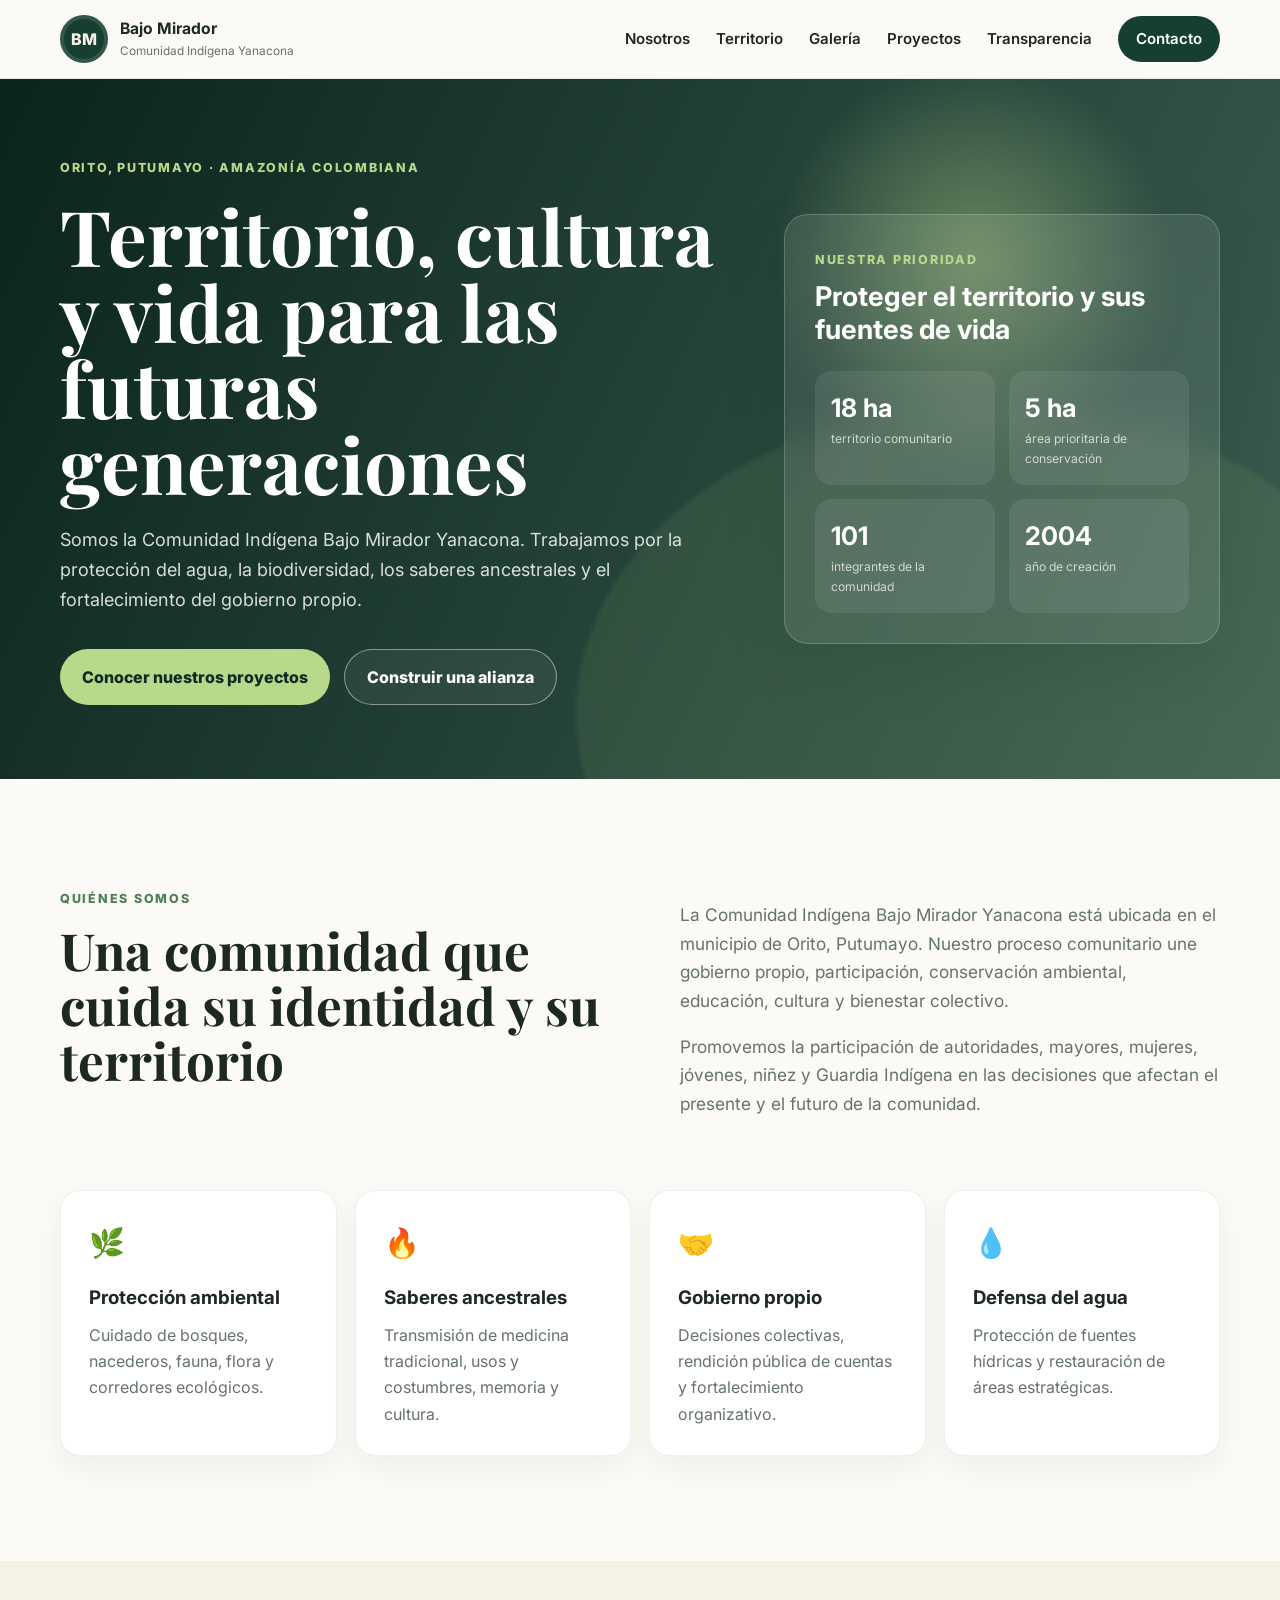
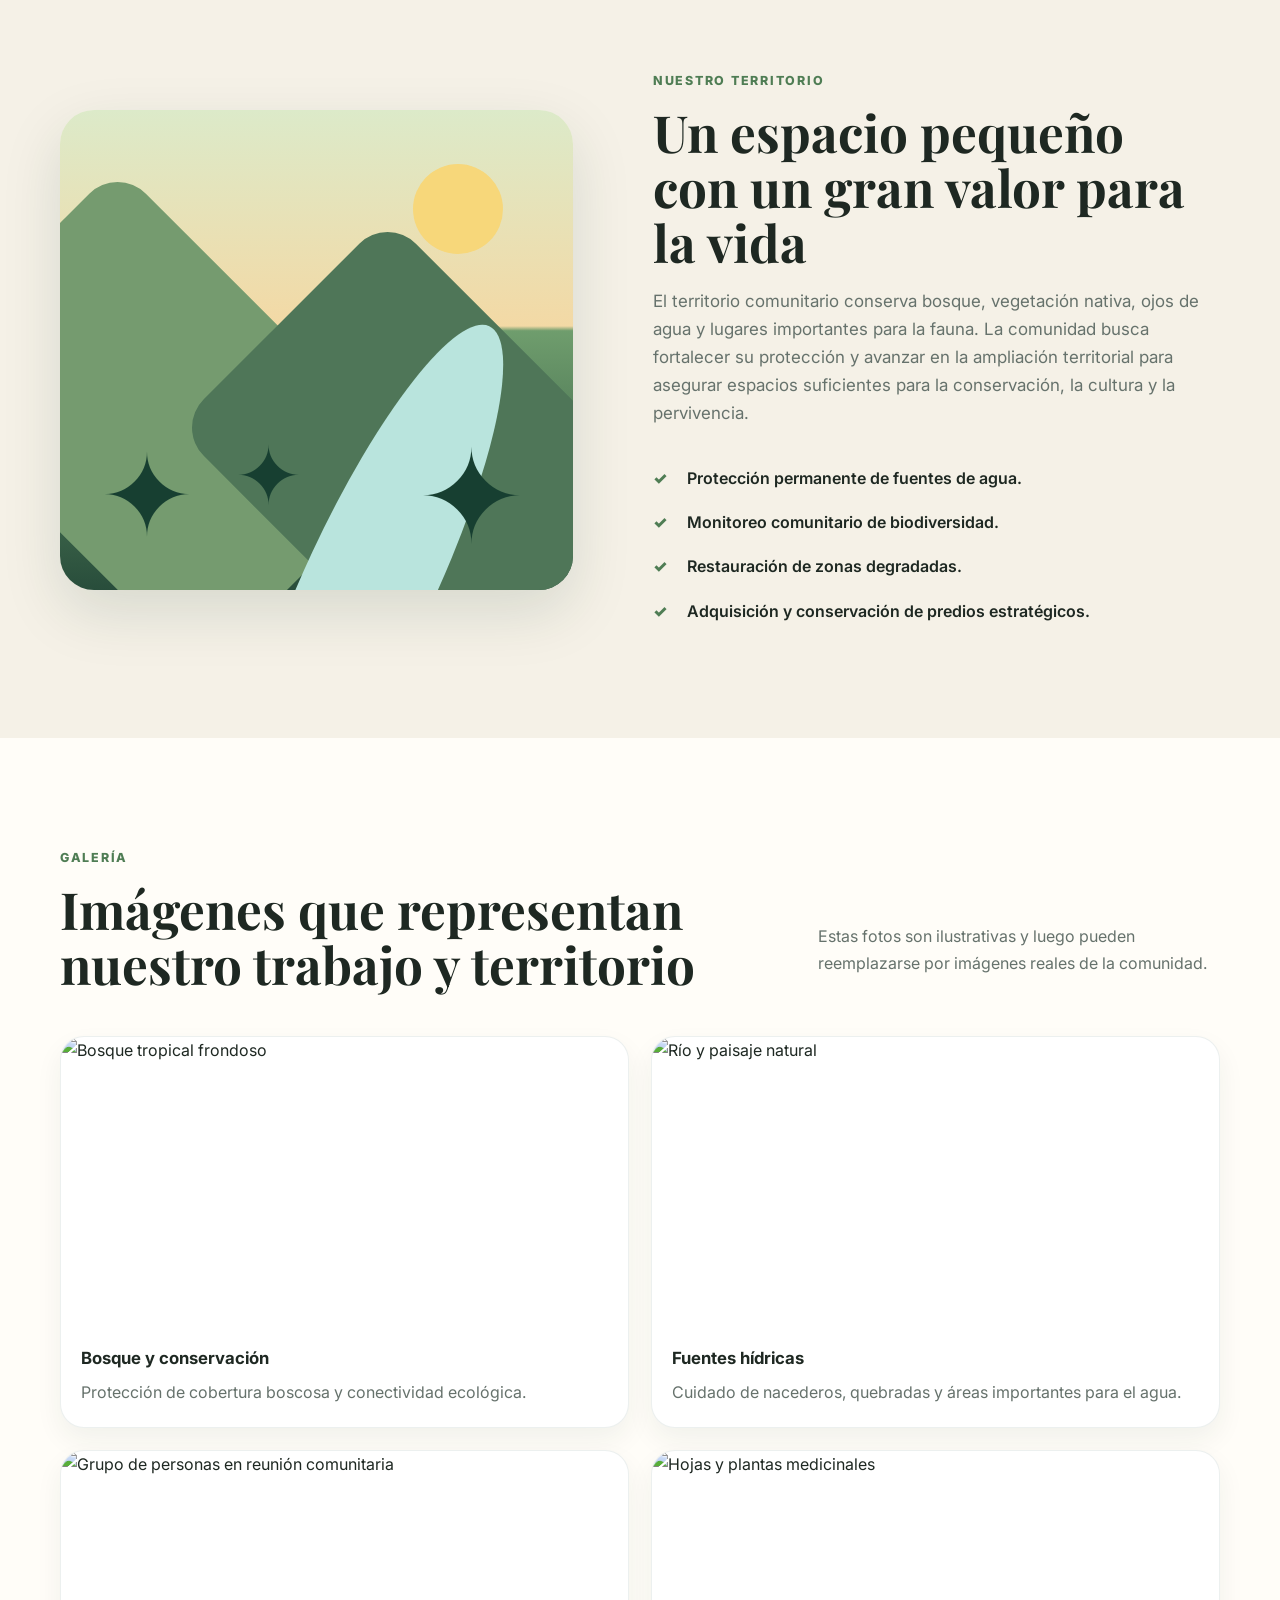
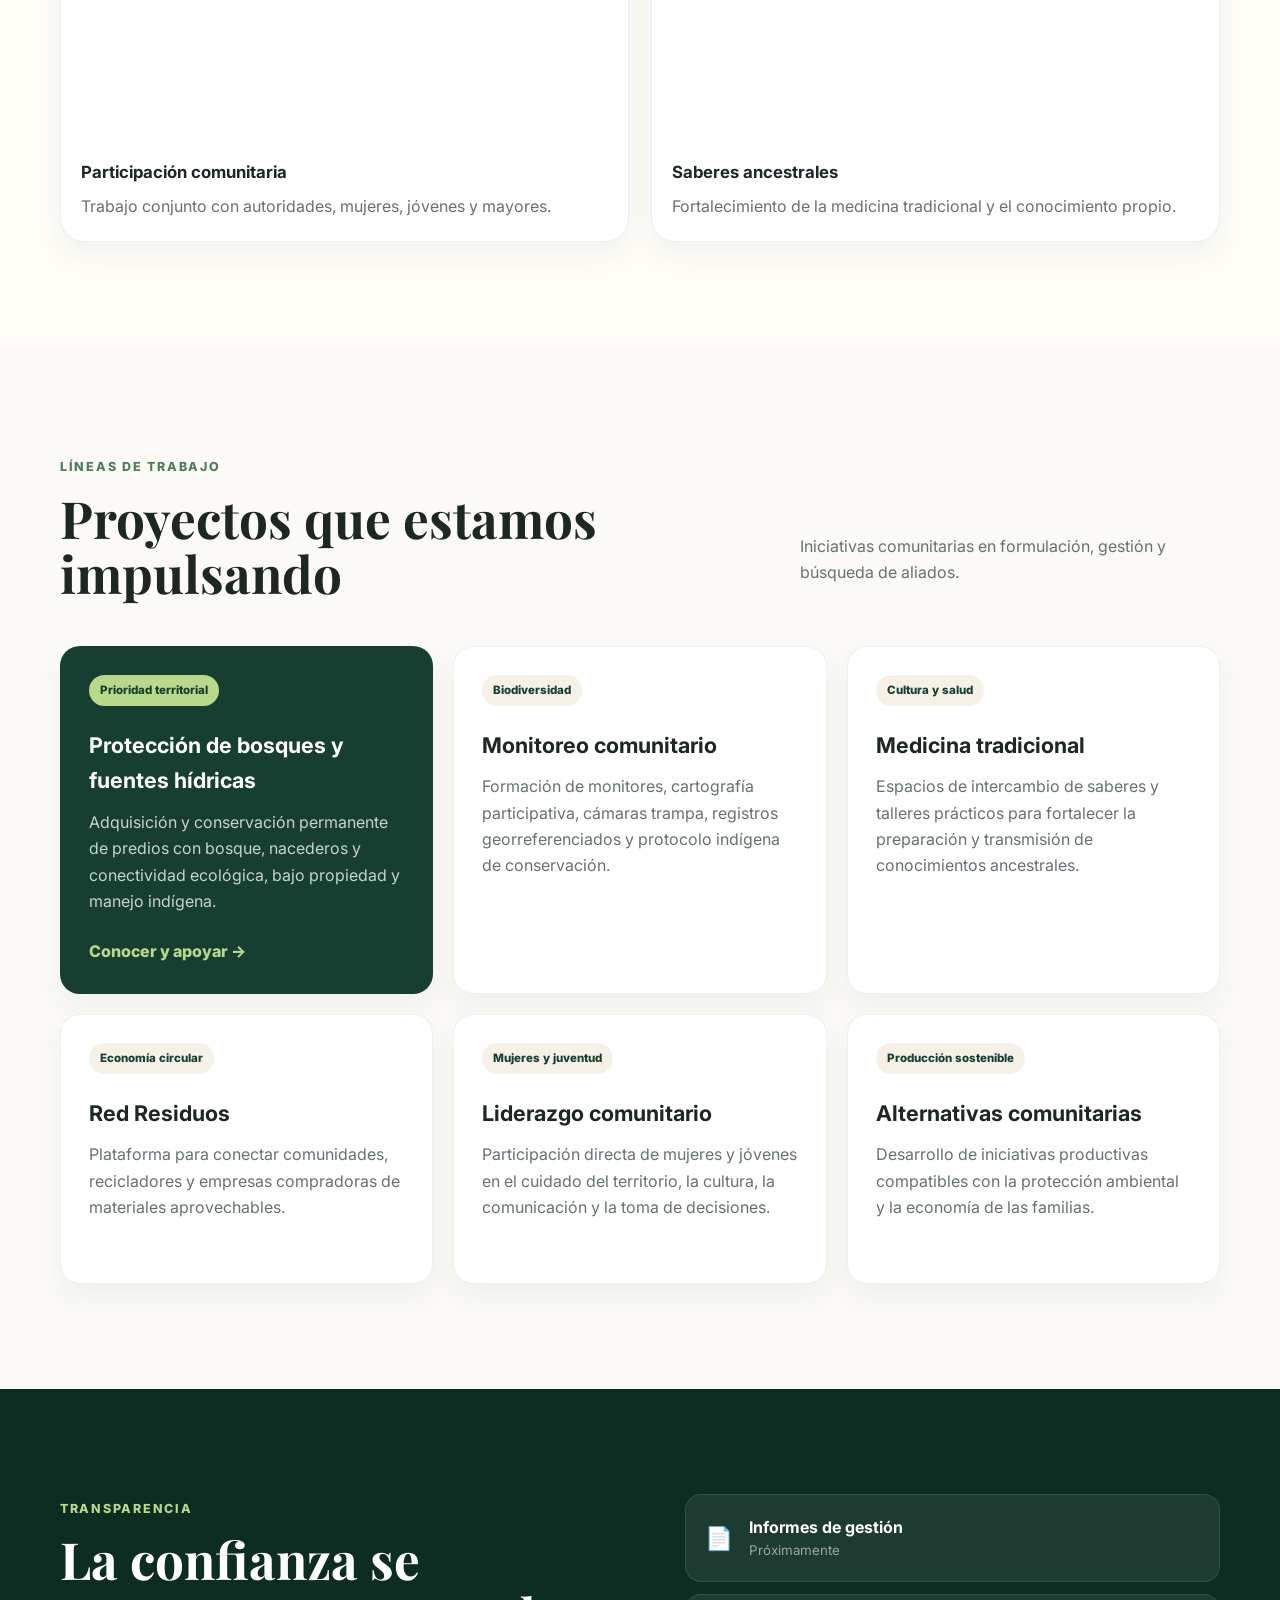
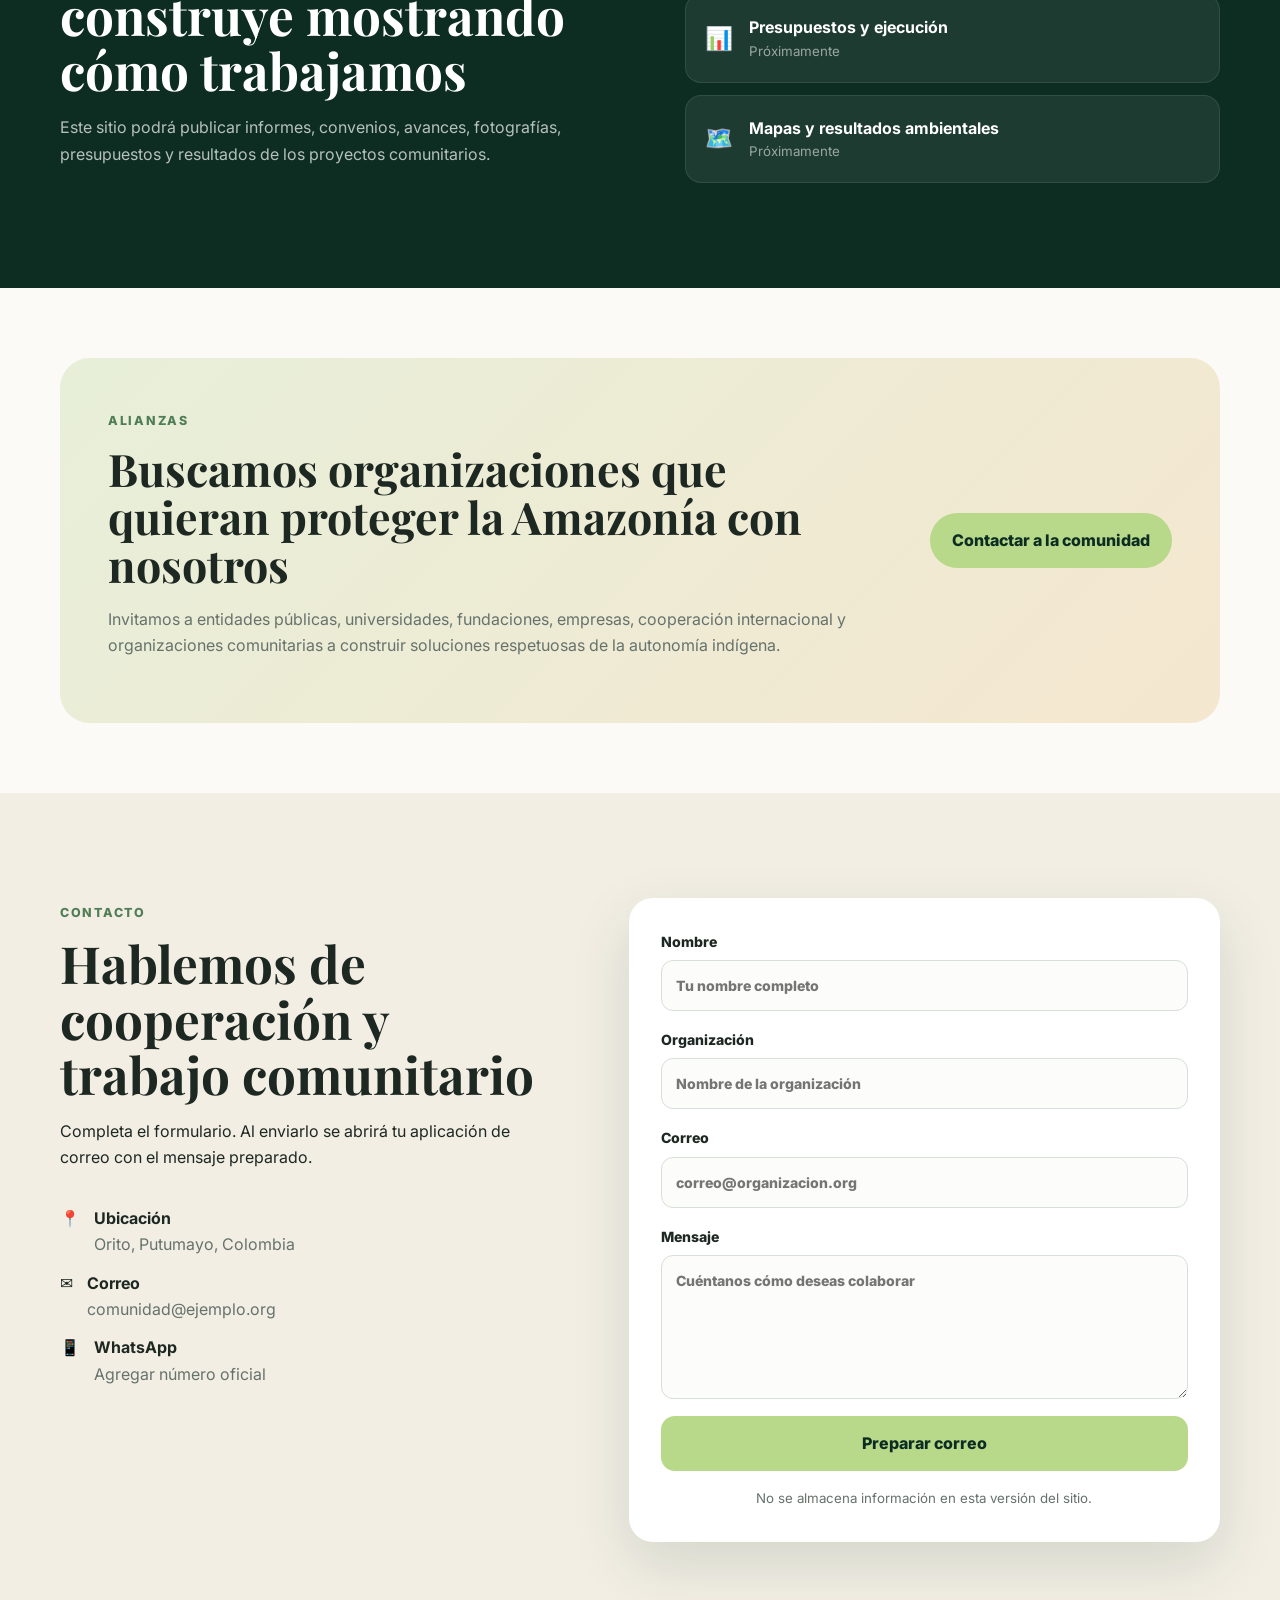
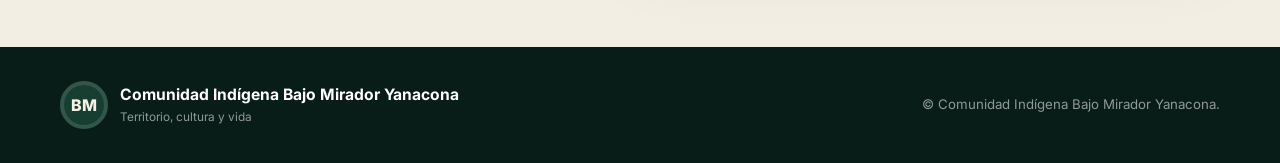
==== index.html @ 8bb90766 "Add files via upload" ====
<!DOCTYPE html>
<html lang="es">
<head>
  <meta charset="UTF-8" />
  <meta name="viewport" content="width=device-width, initial-scale=1.0" />
  <meta name="description" content="Sitio oficial de la Comunidad Indígena Bajo Mirador Yanacona, Orito, Putumayo." />
  <title>Comunidad Indígena Bajo Mirador Yanacona</title>
  <link rel="preconnect" href="https://fonts.googleapis.com">
  <link rel="preconnect" href="https://fonts.gstatic.com" crossorigin>
  <link href="https://fonts.googleapis.com/css2?family=Inter:wght@400;500;600;700;800&family=Playfair+Display:wght@700&display=swap" rel="stylesheet">
  <link rel="stylesheet" href="styles.css" />
</head>
<body>
  <a class="skip-link" href="#contenido">Saltar al contenido</a>

  <header class="site-header">
    <div class="container nav-wrap">
      <a class="brand" href="#inicio" aria-label="Ir al inicio">
        <span class="brand-mark" aria-hidden="true">BM</span>
        <span>
          <strong>Bajo Mirador</strong>
          <small>Comunidad Indígena Yanacona</small>
        </span>
      </a>

      <button class="menu-button" aria-label="Abrir menú" aria-expanded="false">
        <span></span><span></span><span></span>
      </button>

      <nav class="main-nav" aria-label="Navegación principal">
        <a href="#nosotros">Nosotros</a>
        <a href="#territorio">Territorio</a>
        <a href="#galeria">Galería</a>
        <a href="#proyectos">Proyectos</a>
        <a href="#transparencia">Transparencia</a>
        <a class="nav-cta" href="#contacto">Contacto</a>
      </nav>
    </div>
  </header>

  <main id="contenido">
    <section class="hero" id="inicio">
      <div class="hero-overlay"></div>
      <div class="container hero-grid">
        <div class="hero-copy">
          <span class="eyebrow">Orito, Putumayo · Amazonía colombiana</span>
          <h1>Territorio, cultura y vida para las futuras generaciones</h1>
          <p>
            Somos la Comunidad Indígena Bajo Mirador Yanacona. Trabajamos por la
            protección del agua, la biodiversidad, los saberes ancestrales y el
            fortalecimiento del gobierno propio.
          </p>
          <div class="hero-actions">
            <a class="button primary" href="#proyectos">Conocer nuestros proyectos</a>
            <a class="button secondary" href="#contacto">Construir una alianza</a>
          </div>
        </div>

        <aside class="hero-card" aria-label="Datos principales">
          <span class="mini-label">Nuestra prioridad</span>
          <h2>Proteger el territorio y sus fuentes de vida</h2>
          <div class="stat-grid">
            <div><strong>18 ha</strong><span>territorio comunitario</span></div>
            <div><strong>5 ha</strong><span>área prioritaria de conservación</span></div>
            <div><strong>101</strong><span>integrantes de la comunidad</span></div>
            <div><strong>2004</strong><span>año de creación</span></div>
          </div>
        </aside>
      </div>
    </section>

    <section class="section intro" id="nosotros">
      <div class="container two-columns">
        <div>
          <span class="section-kicker">Quiénes somos</span>
          <h2>Una comunidad que cuida su identidad y su territorio</h2>
        </div>
        <div class="lead-copy">
          <p>
            La Comunidad Indígena Bajo Mirador Yanacona está ubicada en el
            municipio de Orito, Putumayo. Nuestro proceso comunitario une
            gobierno propio, participación, conservación ambiental, educación,
            cultura y bienestar colectivo.
          </p>
          <p>
            Promovemos la participación de autoridades, mayores, mujeres,
            jóvenes, niñez y Guardia Indígena en las decisiones que afectan el
            presente y el futuro de la comunidad.
          </p>
        </div>
      </div>

      <div class="container values-grid">
        <article class="value-card">
          <span class="icon">🌿</span>
          <h3>Protección ambiental</h3>
          <p>Cuidado de bosques, nacederos, fauna, flora y corredores ecológicos.</p>
        </article>
        <article class="value-card">
          <span class="icon">🔥</span>
          <h3>Saberes ancestrales</h3>
          <p>Transmisión de medicina tradicional, usos y costumbres, memoria y cultura.</p>
        </article>
        <article class="value-card">
          <span class="icon">🤝</span>
          <h3>Gobierno propio</h3>
          <p>Decisiones colectivas, rendición pública de cuentas y fortalecimiento organizativo.</p>
        </article>
        <article class="value-card">
          <span class="icon">💧</span>
          <h3>Defensa del agua</h3>
          <p>Protección de fuentes hídricas y restauración de áreas estratégicas.</p>
        </article>
      </div>
    </section>

    <section class="section territory" id="territorio">
      <div class="container territory-grid">
        <div class="territory-art" role="img" aria-label="Ilustración abstracta de bosque, agua y territorio">
          <div class="sun"></div>
          <div class="mountain mountain-one"></div>
          <div class="mountain mountain-two"></div>
          <div class="river"></div>
          <div class="tree tree-one">✦</div>
          <div class="tree tree-two">✦</div>
          <div class="tree tree-three">✦</div>
        </div>

        <div>
          <span class="section-kicker">Nuestro territorio</span>
          <h2>Un espacio pequeño con un gran valor para la vida</h2>
          <p>
            El territorio comunitario conserva bosque, vegetación nativa, ojos
            de agua y lugares importantes para la fauna. La comunidad busca
            fortalecer su protección y avanzar en la ampliación territorial
            para asegurar espacios suficientes para la conservación, la cultura
            y la pervivencia.
          </p>
          <ul class="check-list">
            <li>Protección permanente de fuentes de agua.</li>
            <li>Monitoreo comunitario de biodiversidad.</li>
            <li>Restauración de zonas degradadas.</li>
            <li>Adquisición y conservación de predios estratégicos.</li>
          </ul>
        </div>
      </div>
    </section>


    <section class="section gallery" id="galeria">
      <div class="container section-heading">
        <div>
          <span class="section-kicker">Galería</span>
          <h2>Imágenes que representan nuestro trabajo y territorio</h2>
        </div>
        <p>Estas fotos son ilustrativas y luego pueden reemplazarse por imágenes reales de la comunidad.</p>
      </div>

      <div class="container photo-grid">
        <figure class="photo-card">
          <img src="https://images.unsplash.com/photo-1441974231531-c6227db76b6e?auto=format&fit=crop&w=1200&q=80" alt="Bosque tropical frondoso" />
          <figcaption>
            <strong>Bosque y conservación</strong>
            <span>Protección de cobertura boscosa y conectividad ecológica.</span>
          </figcaption>
        </figure>

        <figure class="photo-card">
          <img src="https://images.unsplash.com/photo-1506744038136-46273834b3fb?auto=format&fit=crop&w=1200&q=80" alt="Río y paisaje natural" />
          <figcaption>
            <strong>Fuentes hídricas</strong>
            <span>Cuidado de nacederos, quebradas y áreas importantes para el agua.</span>
          </figcaption>
        </figure>

        <figure class="photo-card">
          <img src="https://images.unsplash.com/photo-1523741543316-beb7fc7023d8?auto=format&fit=crop&w=1200&q=80" alt="Grupo de personas en reunión comunitaria" />
          <figcaption>
            <strong>Participación comunitaria</strong>
            <span>Trabajo conjunto con autoridades, mujeres, jóvenes y mayores.</span>
          </figcaption>
        </figure>

        <figure class="photo-card">
          <img src="https://images.unsplash.com/photo-1466692476868-aef1dfb1e735?auto=format&fit=crop&w=1200&q=80" alt="Hojas y plantas medicinales" />
          <figcaption>
            <strong>Saberes ancestrales</strong>
            <span>Fortalecimiento de la medicina tradicional y el conocimiento propio.</span>
          </figcaption>
        </figure>
      </div>
    </section>

    <section class="section projects" id="proyectos">
      <div class="container section-heading">
        <div>
          <span class="section-kicker">Líneas de trabajo</span>
          <h2>Proyectos que estamos impulsando</h2>
        </div>
        <p>Iniciativas comunitarias en formulación, gestión y búsqueda de aliados.</p>
      </div>

      <div class="container project-grid">
        <article class="project-card featured">
          <span class="tag">Prioridad territorial</span>
          <h3>Protección de bosques y fuentes hídricas</h3>
          <p>
            Adquisición y conservación permanente de predios con bosque,
            nacederos y conectividad ecológica, bajo propiedad y manejo indígena.
          </p>
          <a href="#contacto">Conocer y apoyar →</a>
        </article>

        <article class="project-card">
          <span class="tag">Biodiversidad</span>
          <h3>Monitoreo comunitario</h3>
          <p>
            Formación de monitores, cartografía participativa, cámaras trampa,
            registros georreferenciados y protocolo indígena de conservación.
          </p>
        </article>

        <article class="project-card">
          <span class="tag">Cultura y salud</span>
          <h3>Medicina tradicional</h3>
          <p>
            Espacios de intercambio de saberes y talleres prácticos para
            fortalecer la preparación y transmisión de conocimientos ancestrales.
          </p>
        </article>

        <article class="project-card">
          <span class="tag">Economía circular</span>
          <h3>Red Residuos</h3>
          <p>
            Plataforma para conectar comunidades, recicladores y empresas
            compradoras de materiales aprovechables.
          </p>
        </article>

        <article class="project-card">
          <span class="tag">Mujeres y juventud</span>
          <h3>Liderazgo comunitario</h3>
          <p>
            Participación directa de mujeres y jóvenes en el cuidado del
            territorio, la cultura, la comunicación y la toma de decisiones.
          </p>
        </article>

        <article class="project-card">
          <span class="tag">Producción sostenible</span>
          <h3>Alternativas comunitarias</h3>
          <p>
            Desarrollo de iniciativas productivas compatibles con la protección
            ambiental y la economía de las familias.
          </p>
        </article>
      </div>
    </section>

    <section class="section transparency" id="transparencia">
      <div class="container transparency-grid">
        <div>
          <span class="section-kicker light">Transparencia</span>
          <h2>La confianza se construye mostrando cómo trabajamos</h2>
          <p>
            Este sitio podrá publicar informes, convenios, avances, fotografías,
            presupuestos y resultados de los proyectos comunitarios.
          </p>
        </div>

        <div class="document-list">
          <a href="#" data-placeholder="true">
            <span>📄</span>
            <div><strong>Informes de gestión</strong><small>Próximamente</small></div>
          </a>
          <a href="#" data-placeholder="true">
            <span>📊</span>
            <div><strong>Presupuestos y ejecución</strong><small>Próximamente</small></div>
          </a>
          <a href="#" data-placeholder="true">
            <span>🗺️</span>
            <div><strong>Mapas y resultados ambientales</strong><small>Próximamente</small></div>
          </a>
        </div>
      </div>
    </section>

    <section class="section alliances">
      <div class="container alliance-box">
        <div>
          <span class="section-kicker">Alianzas</span>
          <h2>Buscamos organizaciones que quieran proteger la Amazonía con nosotros</h2>
          <p>
            Invitamos a entidades públicas, universidades, fundaciones,
            empresas, cooperación internacional y organizaciones comunitarias
            a construir soluciones respetuosas de la autonomía indígena.
          </p>
        </div>
        <a class="button primary" href="#contacto">Contactar a la comunidad</a>
      </div>
    </section>

    <section class="section contact" id="contacto">
      <div class="container contact-grid">
        <div>
          <span class="section-kicker">Contacto</span>
          <h2>Hablemos de cooperación y trabajo comunitario</h2>
          <p>
            Completa el formulario. Al enviarlo se abrirá tu aplicación de
            correo con el mensaje preparado.
          </p>

          <div class="contact-info">
            <div><span>📍</span><p><strong>Ubicación</strong>Orito, Putumayo, Colombia</p></div>
            <div><span>✉️</span><p><strong>Correo</strong><span id="public-email">comunidad@ejemplo.org</span></p></div>
            <div><span>📱</span><p><strong>WhatsApp</strong><span id="public-phone">Agregar número oficial</span></p></div>
          </div>
        </div>

        <form class="contact-form" id="contactForm">
          <label>
            Nombre
            <input type="text" id="name" required placeholder="Tu nombre completo" />
          </label>
          <label>
            Organización
            <input type="text" id="organization" placeholder="Nombre de la organización" />
          </label>
          <label>
            Correo
            <input type="email" id="email" required placeholder="correo@organizacion.org" />
          </label>
          <label>
            Mensaje
            <textarea id="message" rows="5" required placeholder="Cuéntanos cómo deseas colaborar"></textarea>
          </label>
          <button class="button primary full" type="submit">Preparar correo</button>
          <small class="form-note">No se almacena información en esta versión del sitio.</small>
        </form>
      </div>
    </section>
  </main>

  <footer class="site-footer">
    <div class="container footer-grid">
      <div class="brand footer-brand">
        <span class="brand-mark">BM</span>
        <span>
          <strong>Comunidad Indígena Bajo Mirador Yanacona</strong>
          <small>Territorio, cultura y vida</small>
        </span>
      </div>
      <p>© <span id="year"></span> Comunidad Indígena Bajo Mirador Yanacona.</p>
    </div>
  </footer>

  <div class="toast" id="toast" role="status" aria-live="polite"></div>

  <script src="config.js"></script>
  <script src="script.js"></script>
</body>
</html>
---- styles.css ----
:root {
  --forest: #173f31;
  --forest-dark: #0d2d23;
  --leaf: #4f7d54;
  --lime: #b8d88a;
  --cream: #f5f1e7;
  --sand: #ded3bd;
  --earth: #8a5d3b;
  --ink: #1e2822;
  --white: #ffffff;
  --muted: #66726c;
  --shadow: 0 22px 60px rgba(18, 55, 42, 0.13);
  --radius: 24px;
}

* { box-sizing: border-box; }
html { scroll-behavior: smooth; }
body {
  margin: 0;
  color: var(--ink);
  background: #fbfaf6;
  font-family: "Inter", system-ui, sans-serif;
  line-height: 1.65;
}
a { color: inherit; }
img { max-width: 100%; }
button, input, textarea { font: inherit; }
.container { width: min(1160px, calc(100% - 36px)); margin: 0 auto; }
.skip-link {
  position: fixed; top: 8px; left: 8px; transform: translateY(-150%);
  background: var(--white); padding: 10px 14px; z-index: 9999; border-radius: 8px;
}
.skip-link:focus { transform: translateY(0); }

.site-header {
  position: sticky; top: 0; z-index: 1000;
  background: rgba(251,250,246,.92);
  backdrop-filter: blur(16px);
  border-bottom: 1px solid rgba(23,63,49,.08);
}
.nav-wrap { min-height: 78px; display: flex; align-items: center; justify-content: space-between; gap: 24px; }
.brand { display: inline-flex; align-items: center; gap: 12px; text-decoration: none; }
.brand-mark {
  width: 48px; height: 48px; border-radius: 50%;
  display: grid; place-items: center; font-weight: 800;
  color: var(--cream); background: var(--forest);
  box-shadow: inset 0 0 0 4px rgba(255,255,255,.12);
}
.brand strong, .brand small { display: block; }
.brand strong { font-size: .98rem; }
.brand small { color: var(--muted); font-size: .74rem; }
.main-nav { display: flex; align-items: center; gap: 26px; }
.main-nav a { text-decoration: none; font-weight: 600; font-size: .94rem; }
.main-nav a:hover { color: var(--leaf); }
.nav-cta { background: var(--forest); color: white !important; padding: 11px 18px; border-radius: 999px; }
.menu-button { display: none; background: transparent; border: 0; padding: 8px; }
.menu-button span { display: block; width: 25px; height: 2px; background: var(--forest); margin: 5px 0; }

.hero {
  min-height: 700px; position: relative; overflow: hidden; color: white;
  display: flex; align-items: center;
  background:
    radial-gradient(circle at 76% 26%, rgba(184,216,138,.45), transparent 18%),
    linear-gradient(115deg, rgba(6,32,24,.98), rgba(23,63,49,.84)),
    url("https://images.unsplash.com/photo-1511497584788-876760111969?auto=format&fit=crop&w=1800&q=85") center/cover;
}
.hero::after {
  content: ""; position: absolute; inset: auto -10% -35% 45%; height: 620px;
  border-radius: 50%; background: rgba(184,216,138,.09); filter: blur(2px);
}
.hero-grid { position: relative; z-index: 2; display: grid; grid-template-columns: 1.2fr .8fr; align-items: center; gap: 70px; }
.eyebrow, .section-kicker, .mini-label {
  text-transform: uppercase; letter-spacing: .14em; font-size: .78rem; font-weight: 800;
}
.eyebrow { color: var(--lime); }
.hero h1 {
  max-width: 760px; margin: 18px 0 24px;
  font-family: "Playfair Display", Georgia, serif;
  font-size: clamp(3rem, 6vw, 5.8rem); line-height: .99;
}
.hero-copy > p { max-width: 680px; font-size: 1.13rem; color: rgba(255,255,255,.83); }
.hero-actions { display: flex; gap: 14px; margin-top: 34px; flex-wrap: wrap; }
.button {
  display: inline-flex; align-items: center; justify-content: center;
  border: 0; border-radius: 999px; padding: 14px 22px;
  text-decoration: none; font-weight: 800; cursor: pointer;
  transition: transform .2s ease, box-shadow .2s ease;
}
.button:hover { transform: translateY(-2px); box-shadow: 0 12px 28px rgba(0,0,0,.16); }
.button.primary { background: var(--lime); color: var(--forest-dark); }
.button.secondary { border: 1px solid rgba(255,255,255,.45); color: white; background: rgba(255,255,255,.06); }
.button.full { width: 100%; border-radius: 14px; }

.hero-card {
  padding: 30px; border: 1px solid rgba(255,255,255,.2);
  border-radius: var(--radius); background: rgba(255,255,255,.09);
  backdrop-filter: blur(16px); box-shadow: var(--shadow);
}
.hero-card h2 { margin: 10px 0 24px; font-size: 1.7rem; line-height: 1.2; }
.mini-label { color: var(--lime); }
.stat-grid { display: grid; grid-template-columns: 1fr 1fr; gap: 14px; }
.stat-grid div { padding: 16px; border-radius: 16px; background: rgba(255,255,255,.08); }
.stat-grid strong, .stat-grid span { display: block; }
.stat-grid strong { font-size: 1.6rem; }
.stat-grid span { font-size: .76rem; color: rgba(255,255,255,.72); }

.section { padding: 105px 0; }
.section-kicker { color: var(--leaf); display: inline-block; margin-bottom: 13px; }
.section-kicker.light { color: var(--lime); }
.section h2 {
  font-family: "Playfair Display", Georgia, serif;
  font-size: clamp(2.2rem, 4vw, 4rem); line-height: 1.08; margin: 0;
}
.two-columns { display: grid; grid-template-columns: 1fr 1fr; gap: 80px; align-items: start; }
.lead-copy { font-size: 1.08rem; color: var(--muted); }
.values-grid { margin-top: 55px; display: grid; grid-template-columns: repeat(4, 1fr); gap: 18px; }
.value-card, .project-card {
  background: white; border: 1px solid rgba(23,63,49,.08);
  border-radius: 20px; padding: 28px; box-shadow: 0 12px 28px rgba(18,55,42,.05);
}
.value-card .icon { font-size: 1.8rem; }
.value-card h3 { margin: 16px 0 8px; }
.value-card p { margin: 0; color: var(--muted); }

.territory { background: var(--cream); }
.territory-grid { display: grid; grid-template-columns: .95fr 1.05fr; gap: 80px; align-items: center; }
.territory-grid p { color: var(--muted); font-size: 1.06rem; }
.territory-art {
  position: relative; height: 480px; overflow: hidden;
  border-radius: 34px; background: linear-gradient(#dceac9, #f3d9a5 45%, #6f9d6d 46%, #284d3b);
  box-shadow: var(--shadow);
}
.sun { position: absolute; width: 90px; height: 90px; border-radius: 50%; background: #f7d77a; top: 54px; right: 70px; }
.mountain { position: absolute; width: 420px; height: 300px; transform: rotate(45deg); border-radius: 40px; }
.mountain-one { background: #759b6f; left: -110px; top: 160px; }
.mountain-two { background: #4f7658; left: 160px; top: 210px; }
.river { position: absolute; width: 130px; height: 560px; background: #b9e4dd; left: 48%; top: 190px; transform: rotate(25deg); border-radius: 50%; }
.tree { position: absolute; color: #173f31; font-size: 7rem; line-height: 1; }
.tree-one { left: 40px; bottom: 40px; }
.tree-two { left: 175px; bottom: 75px; font-size: 5rem; }
.tree-three { right: 48px; bottom: 30px; font-size: 8rem; }
.check-list { list-style: none; padding: 0; margin: 28px 0 0; }
.check-list li { position: relative; padding: 9px 0 9px 34px; font-weight: 600; }
.check-list li::before { content: "✓"; position: absolute; left: 0; color: var(--leaf); font-weight: 900; }

.section-heading { display: flex; justify-content: space-between; align-items: end; gap: 40px; margin-bottom: 44px; }
.section-heading > p { max-width: 420px; color: var(--muted); }
.project-grid { display: grid; grid-template-columns: repeat(3, 1fr); gap: 20px; }
.project-card { min-height: 270px; display: flex; flex-direction: column; }
.project-card.featured { background: var(--forest); color: white; }
.project-card .tag {
  align-self: flex-start; background: var(--cream); color: var(--forest);
  border-radius: 999px; padding: 6px 11px; font-size: .72rem; font-weight: 800;
}
.project-card.featured .tag { background: var(--lime); }
.project-card h3 { margin: 22px 0 10px; font-size: 1.35rem; }
.project-card p { color: var(--muted); margin: 0; }
.project-card.featured p { color: rgba(255,255,255,.77); }
.project-card a { margin-top: auto; padding-top: 24px; color: var(--lime); font-weight: 800; text-decoration: none; }

.transparency { background: var(--forest-dark); color: white; }
.transparency-grid { display: grid; grid-template-columns: 1fr 1fr; gap: 90px; align-items: center; }
.transparency p { color: rgba(255,255,255,.7); }
.document-list { display: grid; gap: 12px; }
.document-list a {
  display: flex; align-items: center; gap: 16px; padding: 19px;
  background: rgba(255,255,255,.07); border: 1px solid rgba(255,255,255,.09);
  border-radius: 16px; text-decoration: none;
}
.document-list a:hover { background: rgba(255,255,255,.12); }
.document-list span { font-size: 1.4rem; }
.document-list strong, .document-list small { display: block; }
.document-list small { color: rgba(255,255,255,.55); }

.alliances { padding: 70px 0; }
.alliance-box {
  border-radius: 30px; padding: 48px;
  display: flex; align-items: center; justify-content: space-between; gap: 40px;
  background: linear-gradient(135deg, #e7efd9, #f5e7cf);
}
.alliance-box > div { max-width: 780px; }
.alliance-box h2 { font-size: clamp(2rem, 3.5vw, 3.3rem); }
.alliance-box p { color: var(--muted); }

.contact { background: #f2eee4; }
.contact-grid { display: grid; grid-template-columns: .9fr 1.1fr; gap: 85px; }
.contact-info { margin-top: 34px; display: grid; gap: 12px; }
.contact-info > div { display: flex; gap: 14px; }
.contact-info p { margin: 0; color: var(--muted); }
.contact-info strong { display: block; color: var(--ink); }
.contact-form {
  background: white; padding: 32px; border-radius: 24px;
  box-shadow: var(--shadow); display: grid; gap: 17px;
}
.contact-form label { display: grid; gap: 7px; font-size: .88rem; font-weight: 800; }
.contact-form input, .contact-form textarea {
  width: 100%; border: 1px solid #d8ded9; border-radius: 12px; padding: 13px 14px;
  background: #fcfcfa; outline: none;
}
.contact-form input:focus, .contact-form textarea:focus { border-color: var(--leaf); box-shadow: 0 0 0 4px rgba(79,125,84,.12); }
.form-note { text-align: center; color: var(--muted); }

.site-footer { background: #081d17; color: white; padding: 34px 0; }
.footer-grid { display: flex; justify-content: space-between; align-items: center; gap: 30px; }
.footer-brand small { color: rgba(255,255,255,.55); }
.site-footer p { color: rgba(255,255,255,.55); font-size: .83rem; }

.toast {
  position: fixed; right: 20px; bottom: 20px; z-index: 2000;
  opacity: 0; transform: translateY(15px); pointer-events: none;
  background: var(--forest); color: white; padding: 13px 16px; border-radius: 12px;
  transition: .25s ease; box-shadow: var(--shadow);
}
.toast.show { opacity: 1; transform: translateY(0); }


.gallery {
  background: #fffdf8;
}
.photo-grid {
  display: grid;
  grid-template-columns: repeat(2, 1fr);
  gap: 22px;
}
.photo-card {
  margin: 0;
  overflow: hidden;
  border-radius: 24px;
  background: white;
  border: 1px solid rgba(23,63,49,.08);
  box-shadow: 0 12px 28px rgba(18,55,42,.06);
}
.photo-card img {
  width: 100%;
  height: 290px;
  object-fit: cover;
  display: block;
}
.photo-card figcaption {
  padding: 18px 20px 22px;
}
.photo-card strong,
.photo-card span {
  display: block;
}
.photo-card strong {
  font-size: 1.05rem;
  margin-bottom: 6px;
}
.photo-card span {
  color: var(--muted);
}

@media (max-width: 900px) {
  .menu-button { display: block; }
  .main-nav {
    display: none; position: absolute; top: 78px; left: 18px; right: 18px;
    background: white; border-radius: 18px; padding: 18px; box-shadow: var(--shadow);
    flex-direction: column; align-items: stretch;
  }
  .main-nav.open { display: flex; }
  .hero { min-height: auto; padding: 105px 0 80px; }
  .hero-grid, .two-columns, .territory-grid, .transparency-grid, .contact-grid { grid-template-columns: 1fr; gap: 45px; }
  .hero h1 { font-size: clamp(3rem, 12vw, 5rem); }
  .values-grid, .project-grid, .photo-grid { grid-template-columns: 1fr 1fr; }
  .section-heading, .alliance-box { align-items: flex-start; flex-direction: column; }
}
@media (max-width: 620px) {
  .container { width: min(100% - 24px, 1160px); }
  .section { padding: 76px 0; }
  .values-grid, .project-grid, .stat-grid, .photo-grid { grid-template-columns: 1fr; }
  .hero-actions .button { width: 100%; }
  .territory-art { height: 360px; }
  .alliance-box { padding: 30px 24px; }
  .footer-grid { flex-direction: column; align-items: flex-start; }
}
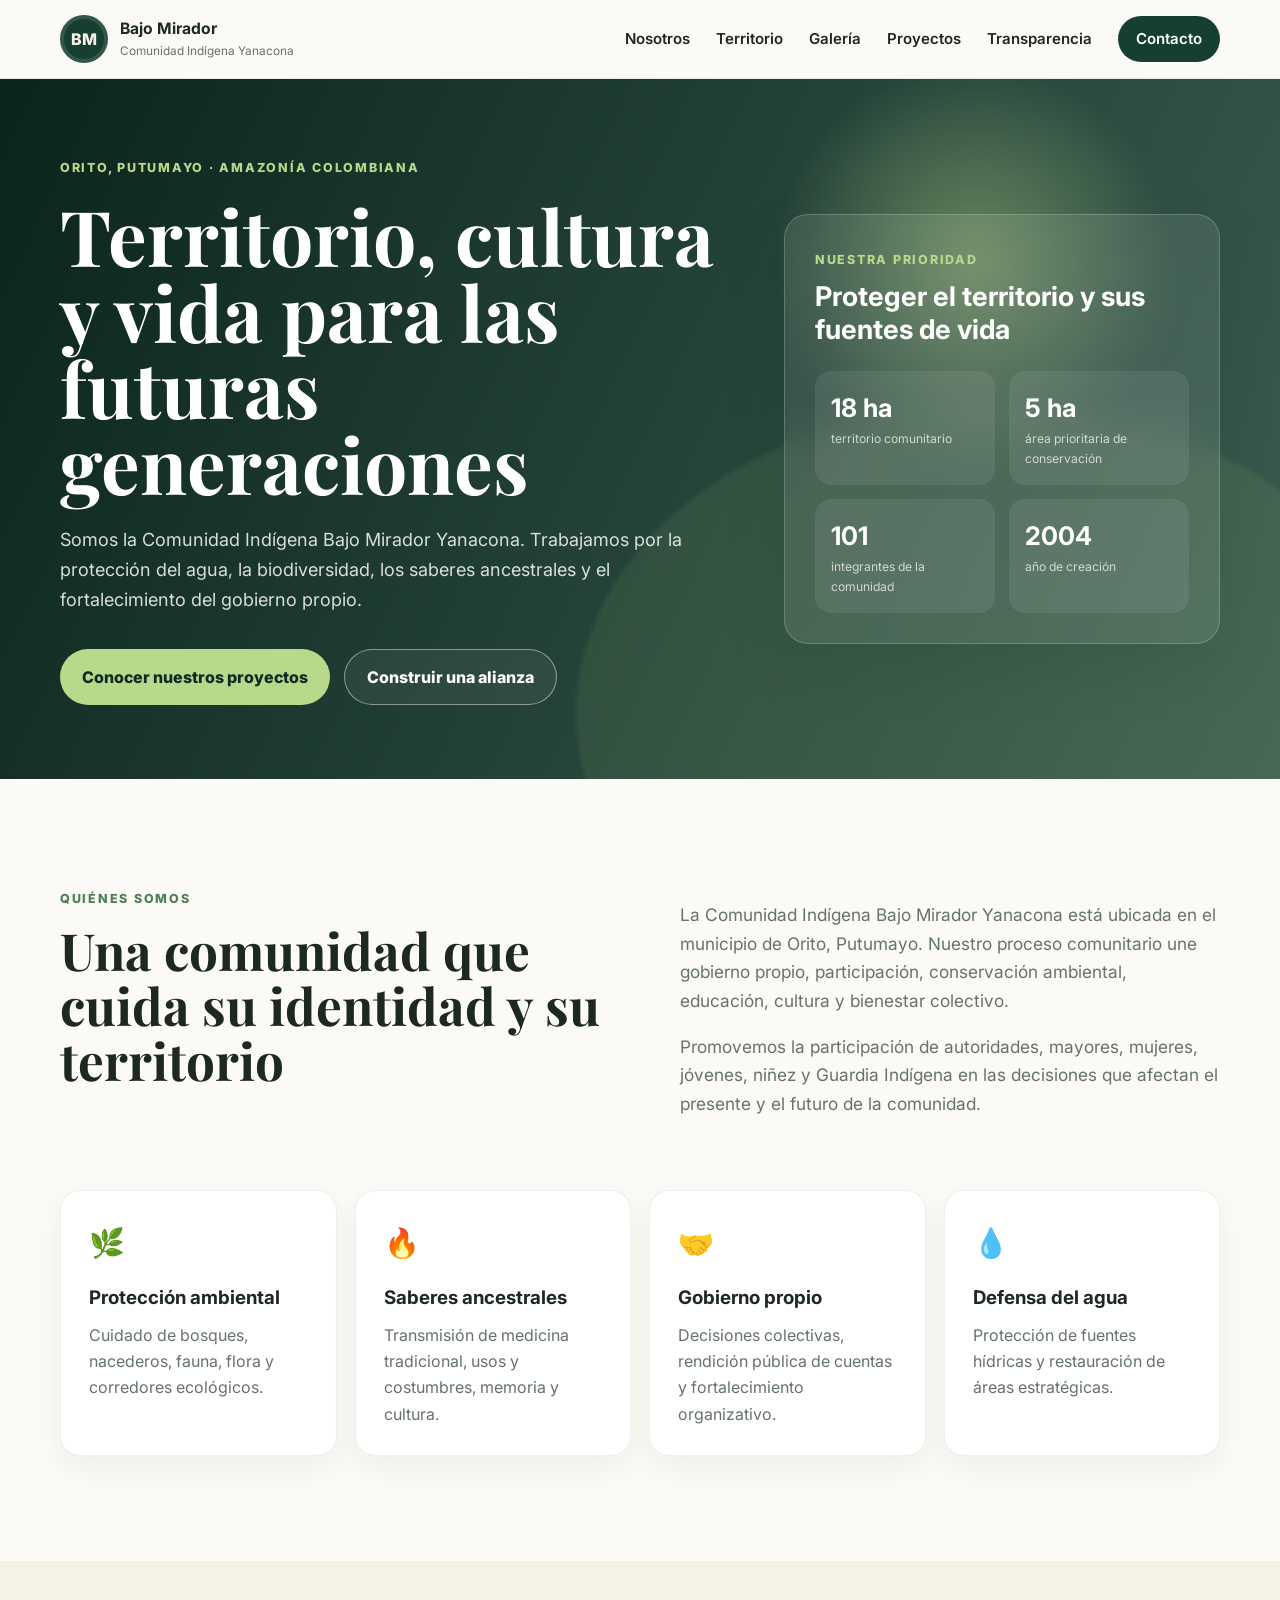
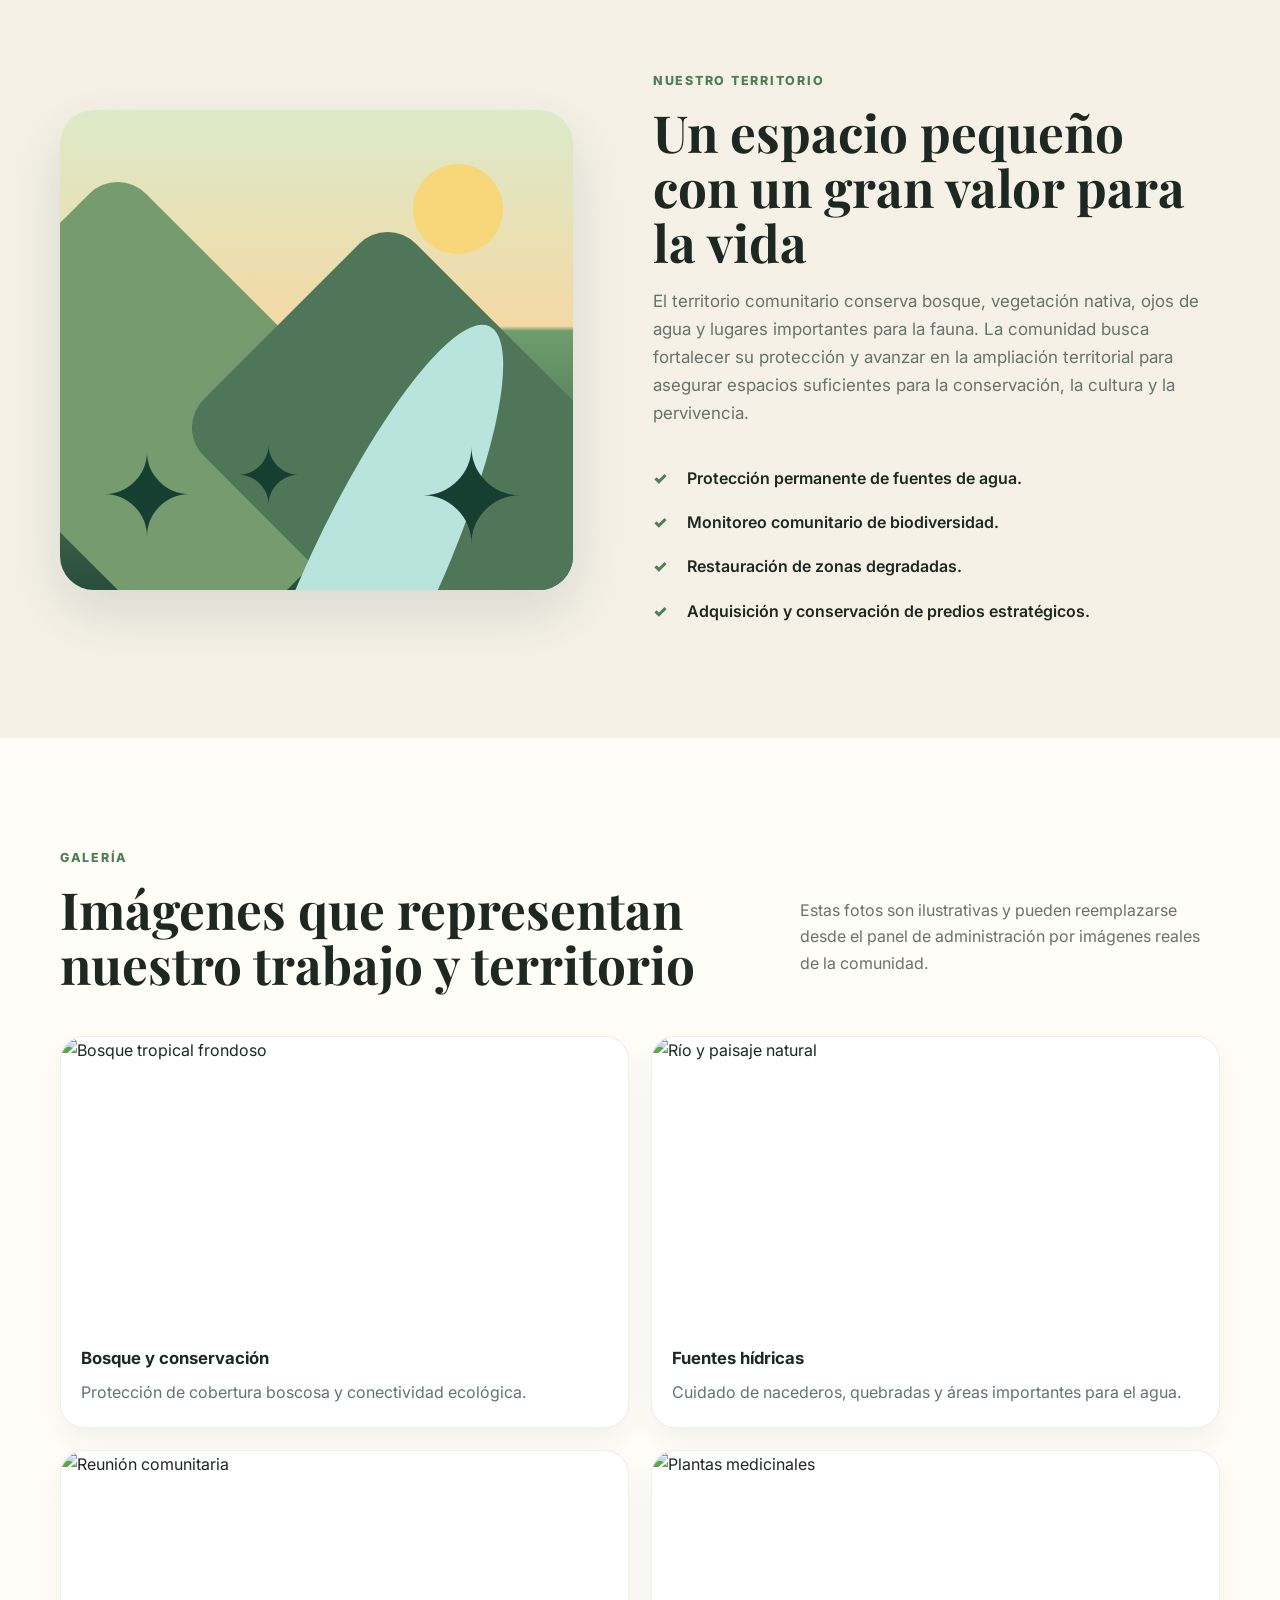
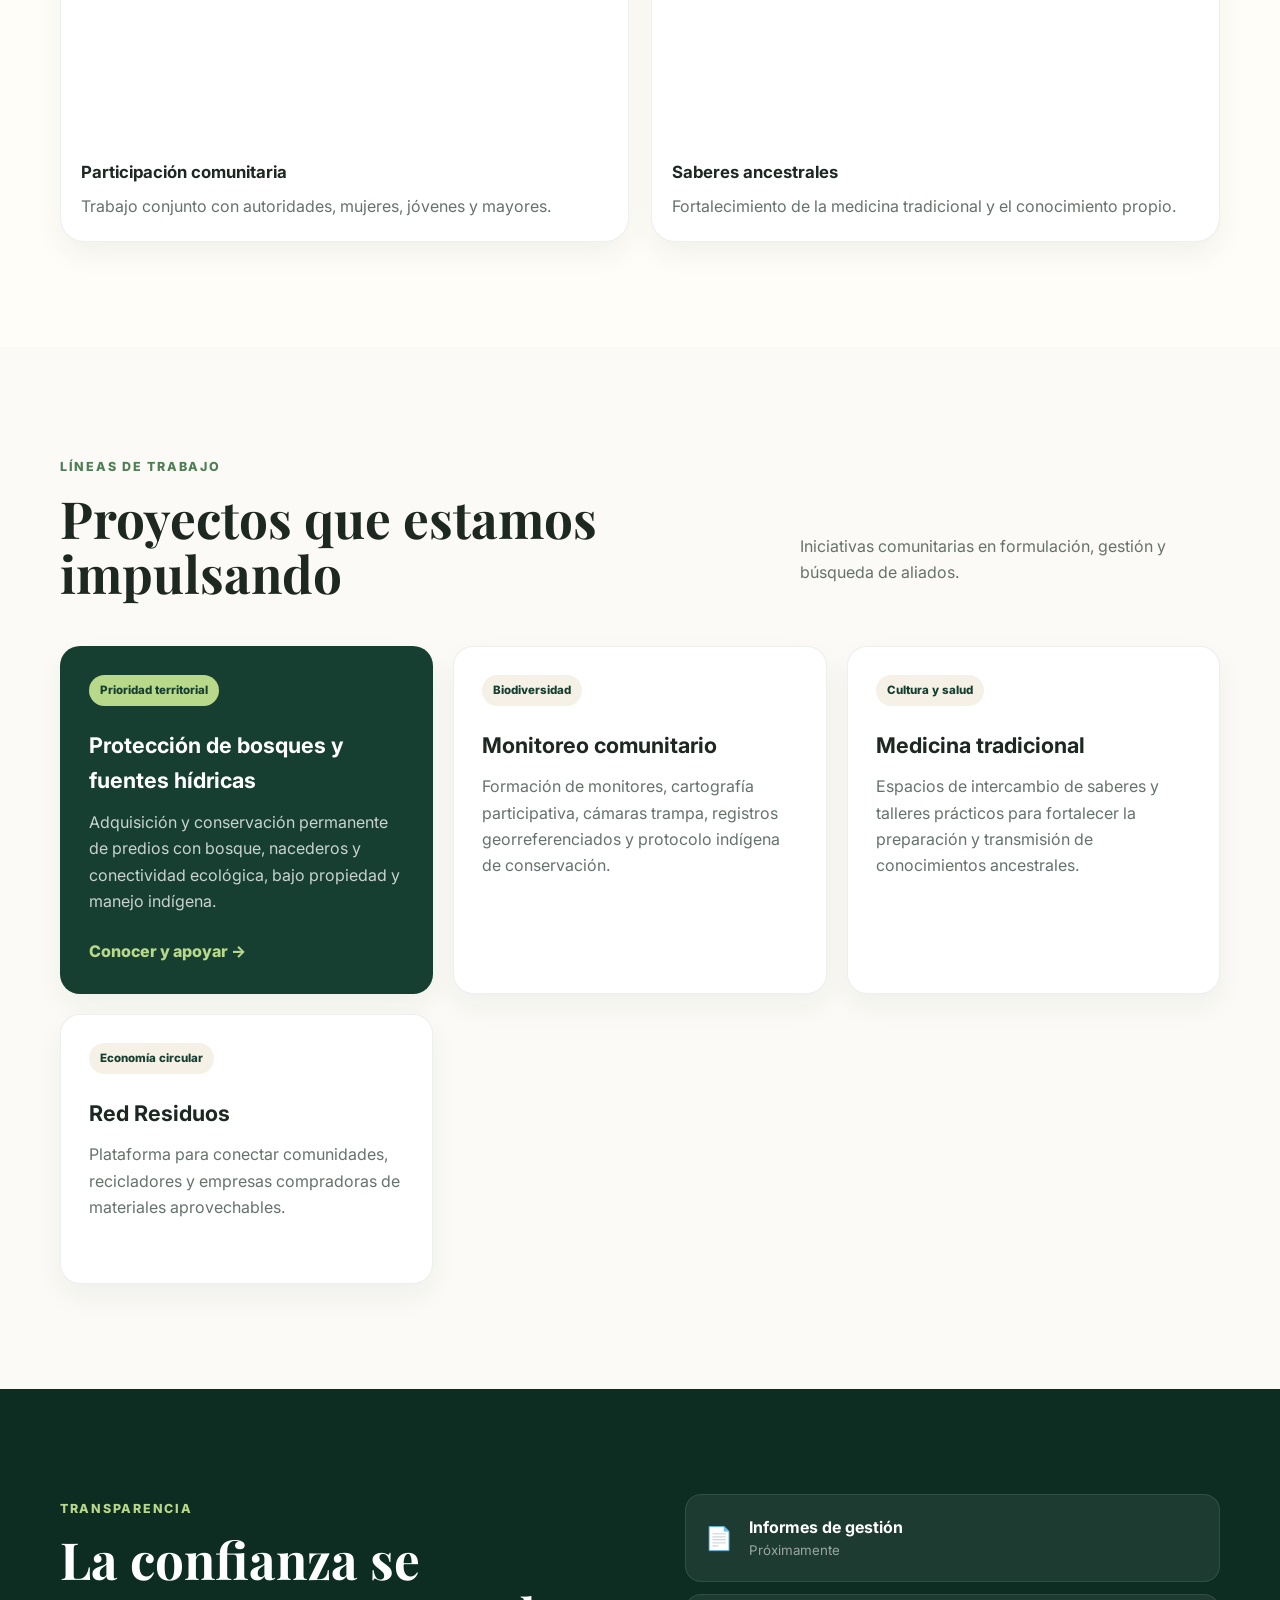
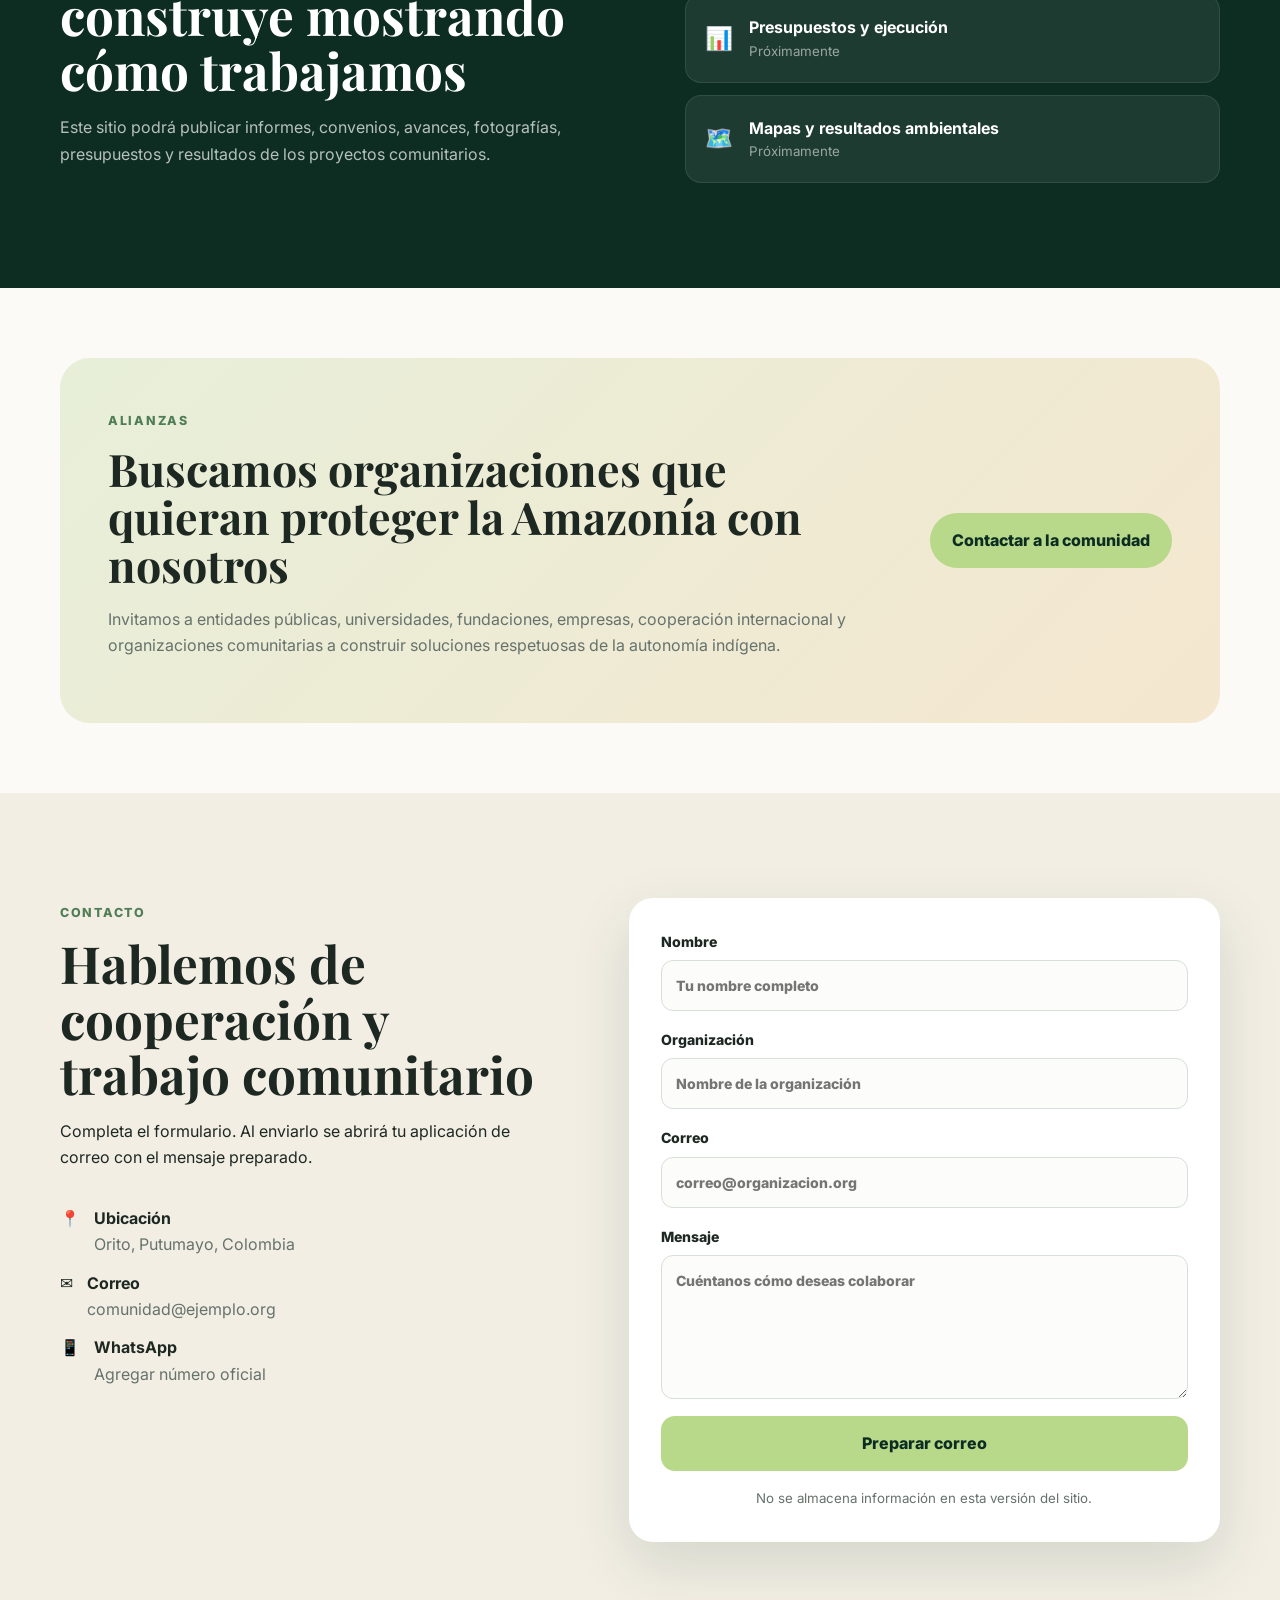
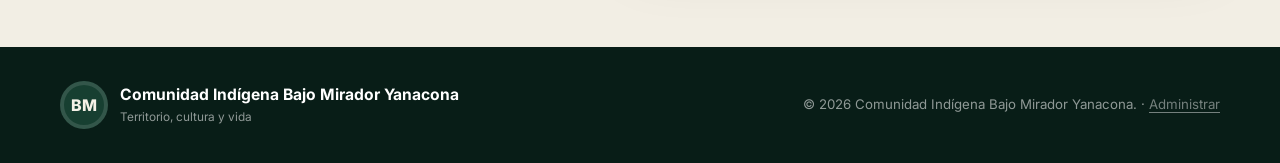
==== commit 16a8aff5: "agregar panel de administración" ====
--- a/index.html
+++ b/index.html
@@ -43,9 +43,9 @@
       <div class="hero-overlay"></div>
       <div class="container hero-grid">
         <div class="hero-copy">
-          <span class="eyebrow">Orito, Putumayo · Amazonía colombiana</span>
-          <h1>Territorio, cultura y vida para las futuras generaciones</h1>
-          <p>
+          <span class="eyebrow" id="hero-eyebrow">Orito, Putumayo · Amazonía colombiana</span>
+          <h1 id="hero-title">Territorio, cultura y vida para las futuras generaciones</h1>
+          <p id="hero-description">
             Somos la Comunidad Indígena Bajo Mirador Yanacona. Trabajamos por la
             protección del agua, la biodiversidad, los saberes ancestrales y el
             fortalecimiento del gobierno propio.
@@ -59,7 +59,7 @@
         <aside class="hero-card" aria-label="Datos principales">
           <span class="mini-label">Nuestra prioridad</span>
           <h2>Proteger el territorio y sus fuentes de vida</h2>
-          <div class="stat-grid">
+          <div class="stat-grid" id="stat-grid">
             <div><strong>18 ha</strong><span>territorio comunitario</span></div>
             <div><strong>5 ha</strong><span>área prioritaria de conservación</span></div>
             <div><strong>101</strong><span>integrantes de la comunidad</span></div>
@@ -73,16 +73,16 @@
       <div class="container two-columns">
         <div>
           <span class="section-kicker">Quiénes somos</span>
-          <h2>Una comunidad que cuida su identidad y su territorio</h2>
+          <h2 id="about-title">Una comunidad que cuida su identidad y su territorio</h2>
         </div>
         <div class="lead-copy">
-          <p>
+          <p id="about-p1">
             La Comunidad Indígena Bajo Mirador Yanacona está ubicada en el
             municipio de Orito, Putumayo. Nuestro proceso comunitario une
             gobierno propio, participación, conservación ambiental, educación,
             cultura y bienestar colectivo.
           </p>
-          <p>
+          <p id="about-p2">
             Promovemos la participación de autoridades, mayores, mujeres,
             jóvenes, niñez y Guardia Indígena en las decisiones que afectan el
             presente y el futuro de la comunidad.
@@ -128,15 +128,15 @@
 
         <div>
           <span class="section-kicker">Nuestro territorio</span>
-          <h2>Un espacio pequeño con un gran valor para la vida</h2>
-          <p>
+          <h2 id="territory-title">Un espacio pequeño con un gran valor para la vida</h2>
+          <p id="territory-description">
             El territorio comunitario conserva bosque, vegetación nativa, ojos
             de agua y lugares importantes para la fauna. La comunidad busca
             fortalecer su protección y avanzar en la ampliación territorial
             para asegurar espacios suficientes para la conservación, la cultura
             y la pervivencia.
           </p>
-          <ul class="check-list">
+          <ul class="check-list" id="territory-list">
             <li>Protección permanente de fuentes de agua.</li>
             <li>Monitoreo comunitario de biodiversidad.</li>
             <li>Restauración de zonas degradadas.</li>
@@ -151,12 +151,12 @@
       <div class="container section-heading">
         <div>
           <span class="section-kicker">Galería</span>
-          <h2>Imágenes que representan nuestro trabajo y territorio</h2>
-        </div>
-        <p>Estas fotos son ilustrativas y luego pueden reemplazarse por imágenes reales de la comunidad.</p>
-      </div>
-
-      <div class="container photo-grid">
+          <h2 id="gallery-title">Imágenes que representan nuestro trabajo y territorio</h2>
+        </div>
+        <p id="gallery-intro">Estas fotos son ilustrativas y luego pueden reemplazarse por imágenes reales de la comunidad.</p>
+      </div>
+
+      <div class="container photo-grid" id="photo-grid">
         <figure class="photo-card">
           <img src="https://images.unsplash.com/photo-1441974231531-c6227db76b6e?auto=format&fit=crop&w=1200&q=80" alt="Bosque tropical frondoso" />
           <figcaption>
@@ -195,12 +195,12 @@
       <div class="container section-heading">
         <div>
           <span class="section-kicker">Líneas de trabajo</span>
-          <h2>Proyectos que estamos impulsando</h2>
-        </div>
-        <p>Iniciativas comunitarias en formulación, gestión y búsqueda de aliados.</p>
-      </div>
-
-      <div class="container project-grid">
+          <h2 id="projects-title">Proyectos que estamos impulsando</h2>
+        </div>
+        <p id="projects-intro">Iniciativas comunitarias en formulación, gestión y búsqueda de aliados.</p>
+      </div>
+
+      <div class="container project-grid" id="project-grid">
         <article class="project-card featured">
           <span class="tag">Prioridad territorial</span>
           <h3>Protección de bosques y fuentes hídricas</h3>
@@ -290,8 +290,8 @@
       <div class="container alliance-box">
         <div>
           <span class="section-kicker">Alianzas</span>
-          <h2>Buscamos organizaciones que quieran proteger la Amazonía con nosotros</h2>
-          <p>
+          <h2 id="alliances-title">Buscamos organizaciones que quieran proteger la Amazonía con nosotros</h2>
+          <p id="alliances-description">
             Invitamos a entidades públicas, universidades, fundaciones,
             empresas, cooperación internacional y organizaciones comunitarias
             a construir soluciones respetuosas de la autonomía indígena.
@@ -305,14 +305,14 @@
       <div class="container contact-grid">
         <div>
           <span class="section-kicker">Contacto</span>
-          <h2>Hablemos de cooperación y trabajo comunitario</h2>
-          <p>
+          <h2 id="contact-title">Hablemos de cooperación y trabajo comunitario</h2>
+          <p id="contact-description">
             Completa el formulario. Al enviarlo se abrirá tu aplicación de
             correo con el mensaje preparado.
           </p>
 
           <div class="contact-info">
-            <div><span>📍</span><p><strong>Ubicación</strong>Orito, Putumayo, Colombia</p></div>
+            <div><span>📍</span><p><strong>Ubicación</strong><span id="public-location">Orito, Putumayo, Colombia</span></p></div>
             <div><span>✉️</span><p><strong>Correo</strong><span id="public-email">comunidad@ejemplo.org</span></p></div>
             <div><span>📱</span><p><strong>WhatsApp</strong><span id="public-phone">Agregar número oficial</span></p></div>
           </div>
@@ -351,7 +351,7 @@
           <small>Territorio, cultura y vida</small>
         </span>
       </div>
-      <p>© <span id="year"></span> Comunidad Indígena Bajo Mirador Yanacona.</p>
+      <p>© <span id="year"></span> Comunidad Indígena Bajo Mirador Yanacona. · <a class="admin-link" href="/admin/">Administrar</a></p>
     </div>
   </footer>
 
--- a/styles.css
+++ b/styles.css
@@ -274,3 +274,13 @@
   .alliance-box { padding: 30px 24px; }
   .footer-grid { flex-direction: column; align-items: flex-start; }
 }
+
+.admin-link {
+  color: inherit;
+  text-decoration: underline;
+  text-underline-offset: 3px;
+  opacity: .8;
+}
+.admin-link:hover {
+  opacity: 1;
+}
